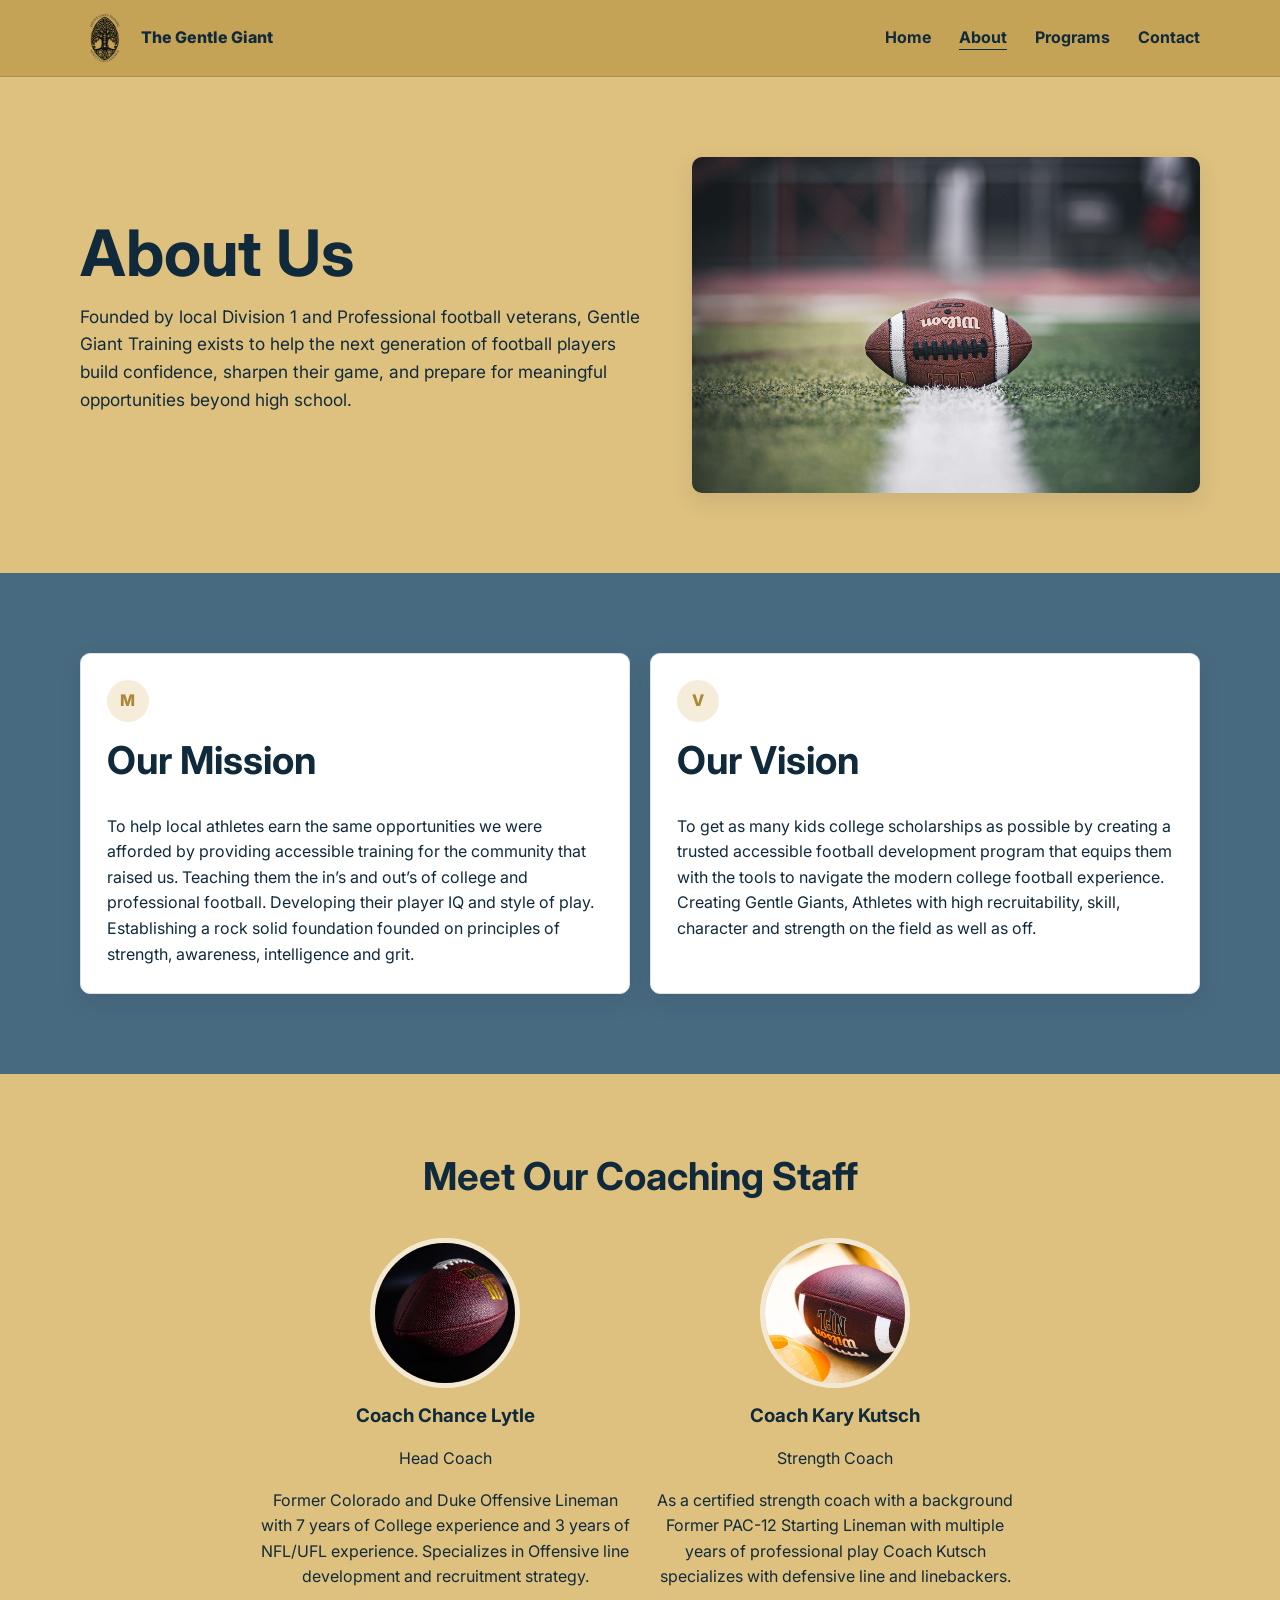
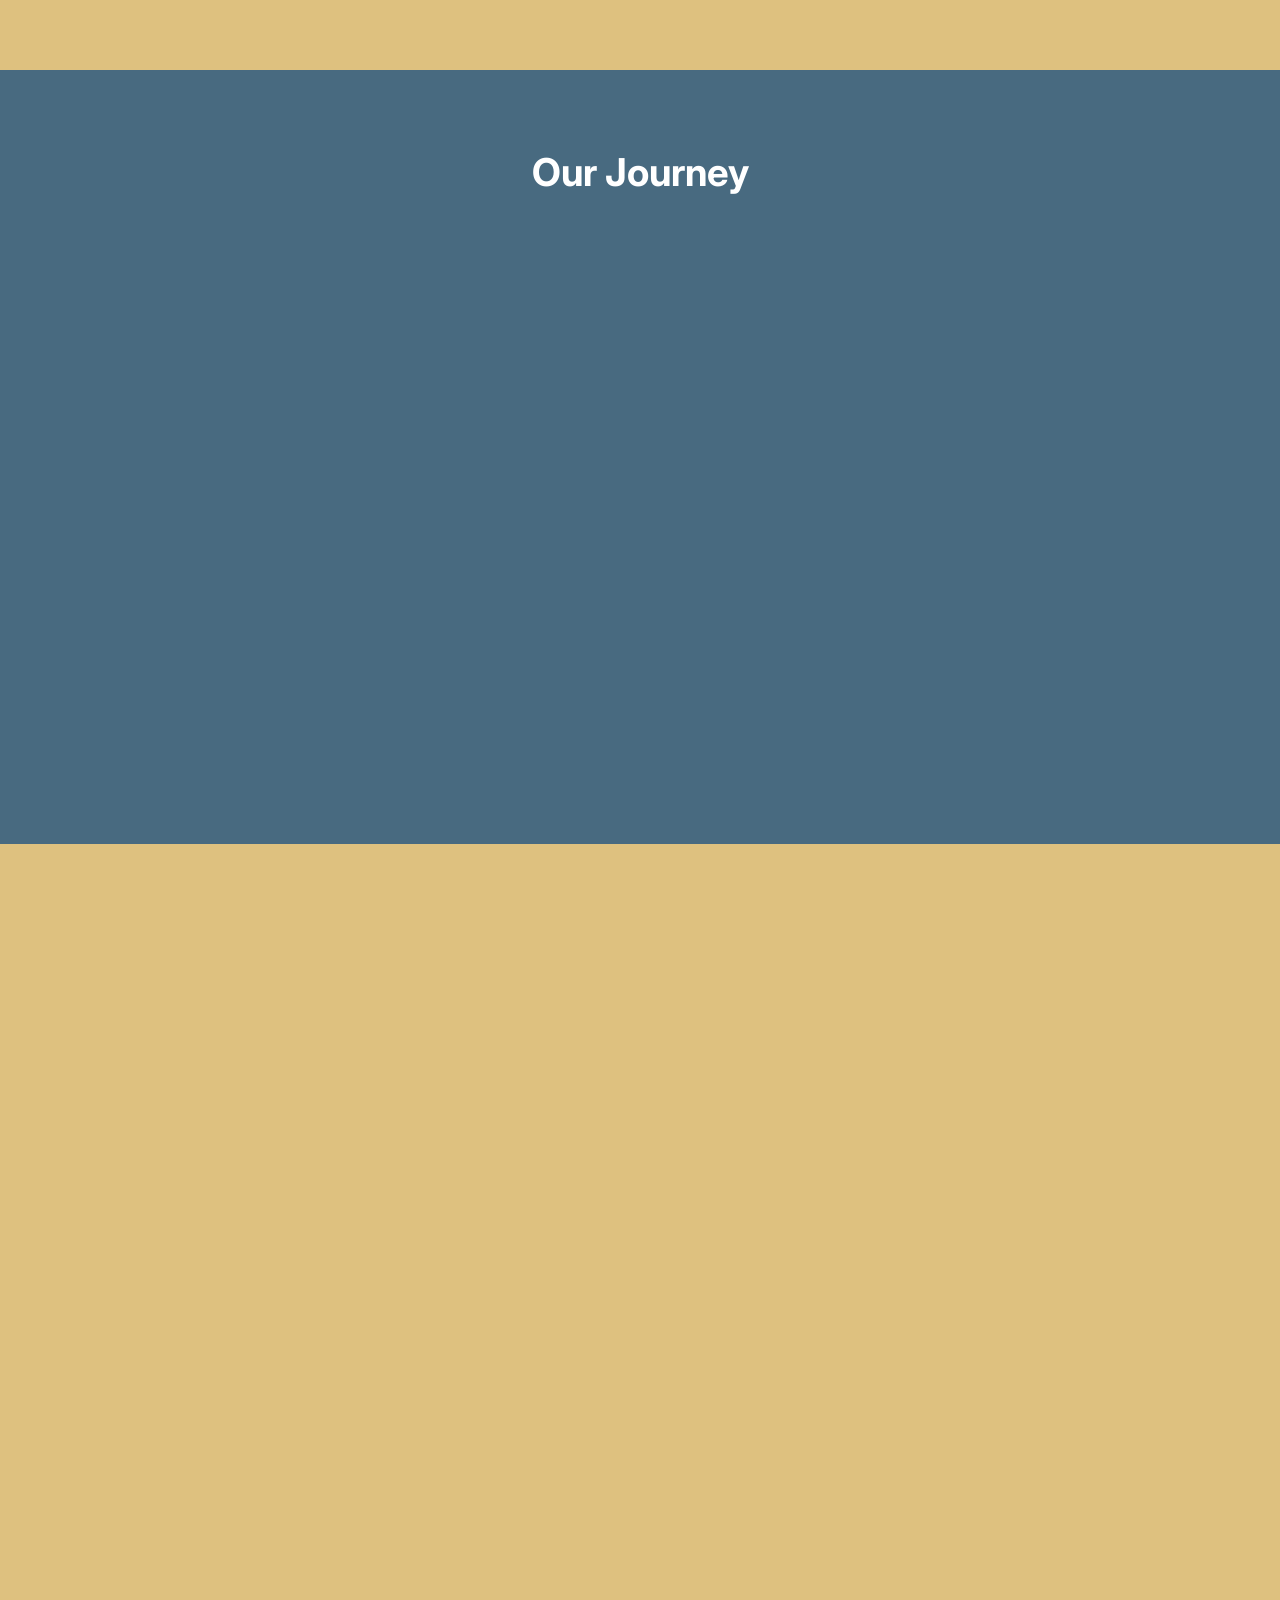
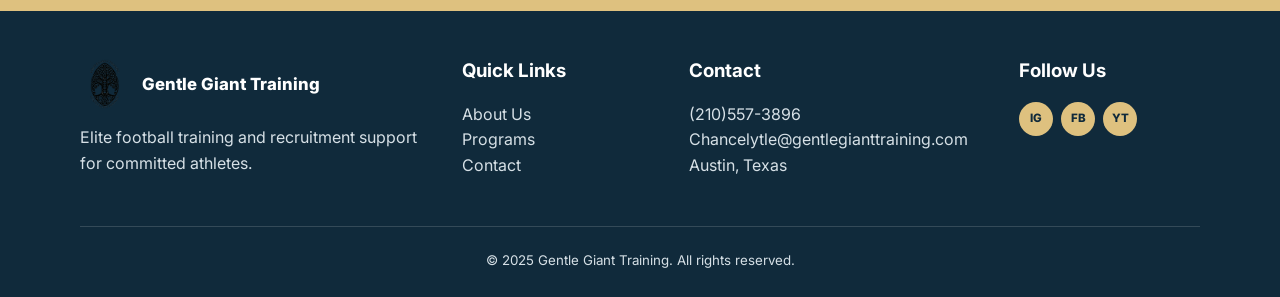
==== about.html @ 4c5dce82 "Initial commit" ====
﻿<!DOCTYPE html>
<html lang="en">
<head>
  <meta charset="UTF-8">
  <meta name="viewport" content="width=device-width, initial-scale=1.0">
  <title>About Us | Gentle Giant Training</title>
  <meta name="description" content="Learn about Gentle Giant Training, our coaching mission, staff, athlete development philosophy, and core values.">
  <link rel="preconnect" href="https://fonts.googleapis.com">
  <link rel="preconnect" href="https://fonts.gstatic.com" crossorigin>
  <link href="https://fonts.googleapis.com/css2?family=Inter:wght@400;500;600;700;800&display=swap" rel="stylesheet">
  <link rel="stylesheet" href="css/main.css">
  <link rel="stylesheet" href="css/about.css">
</head>
<body>
  <!-- This skip link is here so keyboard users do not have to tab through the whole menu. -->
  <a class="skip-link" href="#main-content">Skip to main content</a>

  <!-- This header is the same main navigation used across the website. -->
  <header class="site-header">
    <div class="header-inner">
      <a class="brand" href="index.html" aria-label="Gentle Giant Training home">
        <picture>
          <source srcset="images/gentle-giant-logo.png">
          <img src="images/gentle-giant-logo.png" width="48" height="48" alt="Gentle Giant Training logo">
        </picture>
        <span>The Gentle Giant</span>
      </a>
      <button class="menu-toggle" type="button" aria-expanded="false" aria-controls="site-nav" aria-label="Open site navigation">
        <span class="menu-toggle-line" aria-hidden="true"></span>
      </button>
      <nav id="site-nav" class="site-nav" aria-label="Primary navigation" data-open="false">
        <ul>
          <li><a href="index.html">Home</a></li>
          <li><a aria-current="page" href="about.html">About</a></li>
          <li><a href="programs.html">Programs</a></li>
          <li><a href="contact.html">Contact</a></li>
        </ul>
      </nav>
    </div>
  </header>

  <main id="main-content">
    <!-- This hero uses the same text-and-image layout as the other main pages. -->
    <section class="hero">
      <div class="container hero-grid">
        <div class="reveal">
          <h1>About Us</h1>
          <p class="lead">Founded by local Division 1 and Professional football veterans, Gentle Giant Training exists to help the next generation of football players build confidence, sharpen their game, and prepare for meaningful opportunities beyond high school.</p>
        </div>
        <div class="hero-media reveal">
          <picture>
            <!-- These image sizes help the browser load a better file for the screen size. -->
            <source media="(max-width: 480px)" srcset="images/football-3.jpg">
            <source media="(min-width: 481px)" srcset="images/football-3.jpg">
            <img src="images/football-3.jpg" width="600" height="336" alt="Football centered on a marked field" fetchpriority="high">
          </picture>
        </div>
      </div>
    </section>

    <!-- These cards explain the purpose of the business. -->
    <section class="section band-dark">
      <div class="container card-grid two-up">
        <article class="card reveal">
          <span class="icon-badge" aria-hidden="true">M</span>
          <h2>Our Mission</h2>
          <p>To help local athletes earn the same opportunities we were afforded by providing accessible training for the community that raised us. Teaching them the in’s and out’s of college and professional football. Developing their player IQ and style of play. Establishing a rock solid foundation founded on principles of strength, awareness, intelligence and grit.</p>
        </article>
        <article class="card reveal">
          <span class="icon-badge" aria-hidden="true">V</span>
          <h2>Our Vision</h2>
          <p>To get as many kids college scholarships as possible by creating a trusted accessible football development program that equips them with the tools to navigate the modern college football experience. Creating Gentle Giants, Athletes with high recruitability, skill, character and strength on the field as well as off.</p>
        </article>
      </div>
    </section>

    <!-- This is the coach section with responsive images for each coach. -->
    <section class="section band-accent">
      <div class="container">
        <div class="section-centered reveal">
          <h2>Meet Our Coaching Staff</h2>
        </div>
        <div class="coach-grid">
          <article class="coach-card reveal">
            <picture>
              <source srcset="images/football-2.jpg">
              <img src="images/football-2.jpg" width="160" height="112" alt="Close-up of a football against a dark background" loading="lazy">
            </picture>
            <h3>Coach Chance Lytle</h3>
            <p>Head Coach</p>
            <p>Former Colorado and Duke Offensive Lineman with 7 years of College experience and 3 years of NFL/UFL experience. Specializes in Offensive line development and recruitment strategy.</p>
          </article>
          <article class="coach-card reveal">
            <picture>
              <source srcset="images/football-4.jpg">
              <img src="images/football-4.jpg" width="160" height="112" alt="Football beside training cones" loading="lazy">
            </picture>
            <h3>Coach Kary Kutsch</h3>
            <p>Strength Coach</p>
            <p>As a certified strength coach with a background Former PAC-12 Starting Lineman with multiple years of professional play Coach Kutsch specializes with defensive line and linebackers.</p>
          </article>
        </div>
      </div>
    </section>

    <!-- This timeline shows the history in order from oldest to newest. -->
    <section class="section band-dark">
      <div class="container">
        <div class="section-centered reveal">
          <h2 class="section-title">Our Journey</h2>
        </div>
        <div class="timeline">
          <article class="timeline-item reveal">
            <div class="timeline-year">2016</div>
            <div class="timeline-body">
              <h3>Inspiration</h3>
              <p>Gentle Giant began it’s development with a mission to understand the systems that create success for athletes in the college environment.</p>
            </div>
          </article>
          <article class="timeline-item reveal">
            <div class="timeline-year">2021</div>
            <div class="timeline-body">
              <h3>NIL</h3>
              <p>Gentle Giants first NIL partnership with an athlete was made.</p>
            </div>
          </article>
          <article class="timeline-item reveal">
            <div class="timeline-year">2024</div>
            <div class="timeline-body">
              <h3>Austin Football</h3>
              <p>partnered with the Austin Women’s football team as their Offensive Line Training provider.</p>
            </div>
          </article>
          <article class="timeline-item reveal">
            <div class="timeline-year">2025</div>
            <div class="timeline-body">
              <h3>Official Founding</h3>
              <p>Gentle Giant Training was officially launched.</p>
            </div>
          </article>
        </div>
      </div>
    </section>

    <!-- The blue stars are decorative icons for each core value. -->
    <section class="section band-accent">
      <div class="container">
        <div class="section-centered reveal">
          <h2>Our Core Values</h2>
        </div>
        <div class="values-grid">
          <div class="value-item reveal">
            <picture>
              <source srcset="images/blue-star-32.png 32w, images/blue-star-64.png 64w" sizes="32px">
              <img class="value-icon" src="images/blue-star-32.png" width="32" height="32" alt="" aria-hidden="true" loading="lazy">
            </picture>
            <strong>Helping otthers</strong>
            <p>No one should be denied access to knowledge or wisdom simply due to circumstances.</p>
          </div>
          <div class="value-item reveal">
            <picture>
              <source srcset="images/blue-star-32.png 32w, images/blue-star-64.png 64w" sizes="32px">
              <img class="value-icon" src="images/blue-star-32.png" width="32" height="32" alt="" aria-hidden="true" loading="lazy">
            </picture>
            <strong>Inner Strength</strong>
            <p>Building Physical and Mental Strength to thrive on and off the field.</p>
          </div>
          <div class="value-item reveal">
            <picture>
              <source srcset="images/blue-star-32.png 32w, images/blue-star-64.png 64w" sizes="32px">
              <img class="value-icon" src="images/blue-star-32.png" width="32" height="32" alt="" aria-hidden="true" loading="lazy">
            </picture>
            <strong>Intelligent Training</strong>
            <p>Understanding the purposes of training and creating intellectual agency in athletes to showcase to higher level coaches. </p>
          </div>
          <div class="value-item reveal">
            <picture>
              <source srcset="images/blue-star-32.png 32w, images/blue-star-64.png 64w" sizes="32px">
              <img class="value-icon" src="images/blue-star-32.png" width="32" height="32" alt="" aria-hidden="true" loading="lazy">
            </picture>
            <strong>Confidence</strong>
            <p>Empowering individuals to believe in their choices and commit to their athletic and personal identities.</p>
          </div>
          <div class="value-item reveal">
            <picture>
              <source srcset="images/blue-star-32.png 32w, images/blue-star-64.png 64w" sizes="32px">
              <img class="value-icon" src="images/blue-star-32.png" width="32" height="32" alt="" aria-hidden="true" loading="lazy">
            </picture>
            <strong>Kindness</strong>
            <p>Training with Kindness creates an accessibility and love for the game that fuels athletes drive and creates the conditions for a good teammate to be made.</p>
          </div>
        </div>
      </div>
    </section>
  </main>

  <!-- This footer repeats useful links so visitors do not need to scroll back up. -->
  <footer class="footer section-tight">
    <div class="container footer-grid four-up">
      <section>
        <h2 class="visually-hidden">Company information</h2>
        <a class="footer-brand" href="index.html" aria-label="Gentle Giant Training home">
          <img src="images/gentle-giant-logo.png" width="48" height="48" alt="">
          <span>Gentle Giant Training</span>
        </a>
        <p>Elite football training and recruitment support for committed athletes.</p>
      </section>
      <nav aria-label="Footer navigation">
        <h3>Quick Links</h3>
        <ul class="footer-links">
          <li><a href="about.html">About Us</a></li>
          <li><a href="programs.html">Programs</a></li>
          <li><a href="contact.html">Contact</a></li>
        </ul>
      </nav>
      <section>
        <h3>Contact</h3>
        <p><a href="tel:2105573896">(210)557-3896</a><br><a href="mailto:Chancelytle@gentlegianttraining.com">Chancelytle@gentlegianttraining.com</a><br>Austin, Texas</p>
      </section>
      <section>
        <h3>Follow Us</h3>
        <ul class="social-list" aria-label="Social media links">
          <li><a href="#" aria-label="Instagram">IG</a></li>
          <li><a href="#" aria-label="Facebook">FB</a></li>
          <li><a href="#" aria-label="YouTube">YT</a></li>
        </ul>
      </section>
    </div>
    <div class="container copyright">
      <small>&copy; 2025 Gentle Giant Training. All rights reserved.</small>
    </div>
  </footer>

  <script src="javascript/main.js"></script>
</body>
</html>
---- css/main.css ----
/* ==================================================
   1. Colours and reusable sizes
   Change these values to update the whole website.
   ================================================== */
:root {
  --navy: #102a3b;
  --blue: #486a80;
  --gold: #dec17f;
  --header-gold: #c4a256;
  --gold-dark: #ad8738;
  --white: #ffffff;
  --ink: #102a3b;
  --muted: #5d6b74;
  --line: #dce3e7;
  --radius: 10px;
  --page-width: 1120px;
  --shadow: 0 8px 22px rgb(16 42 59 / 10%);
}

/* ==================================================
   2. Basic page styles
   ================================================== */
* {
  box-sizing: border-box;
}

html {
  scroll-behavior: smooth;
}

body {
  margin: 0;
  color: var(--ink);
  background: var(--white);
  font-family: "Inter", Arial, sans-serif;
  font-size: 16px;
  line-height: 1.6;
}

img,
iframe {
  display: block;
  max-width: 100%;
}

a {
  color: inherit;
}

/* Text links use the light yellow on hover; button links keep their own style. */
a:not(.button):hover,
a:not(.button):focus-visible {
  color: var(--gold);
}

h1,
h2,
h3,
p {
  margin-top: 0;
}

h1 {
  max-width: 760px;
  margin-bottom: 1rem;
  font-size: clamp(2.2rem, 5vw, 4.5rem);
  line-height: 1.05;
}

h2 {
  font-size: clamp(1.65rem, 3vw, 2.5rem);
  line-height: 1.15;
}

h3 {
  line-height: 1.25;
}

.container,
.header-inner {
  width: min(100% - 2rem, var(--page-width));
  margin-inline: auto;
}

.section {
  padding: 5rem 0;
}

.section-tight {
  padding: 3rem 0 1.5rem;
}

.section-centered {
  max-width: 720px;
  margin: 0 auto 2.5rem;
  text-align: center;
}

.section-intro,
.lead {
  font-size: 1.08rem;
}

.lead {
  max-width: 680px;
}

.visually-hidden {
  position: absolute;
  width: 1px;
  height: 1px;
  padding: 0;
  overflow: hidden;
  clip: rect(0, 0, 0, 0);
  white-space: nowrap;
  border: 0;
}

.skip-link {
  position: fixed;
  z-index: 100;
  top: 0.5rem;
  left: 0.5rem;
  padding: 0.7rem 1rem;
  color: var(--white);
  background: var(--navy);
  transform: translateY(-150%);
}

.skip-link:focus {
  transform: translateY(0);
}

/* ==================================================
   3. Header and navigation
   ================================================== */
.site-header {
  position: sticky;
  z-index: 20;
  top: 0;
  color: var(--navy);
  background: var(--header-gold);
  border-bottom: 1px solid rgb(16 42 59 / 15%);
}

.header-inner {
  display: flex;
  min-height: 76px;
  align-items: center;
  justify-content: space-between;
}

.brand {
  display: flex;
  align-items: center;
  gap: 0.7rem;
  font-weight: 800;
  text-decoration: none;
}

.brand img {
  width: 50px;
  height: 50px;
  object-fit: contain;
}

.site-nav ul,
.footer-links,
.social-list {
  margin: 0;
  padding: 0;
  list-style: none;
}

.site-nav ul {
  display: flex;
  align-items: center;
  gap: 1.75rem;
}

.site-nav a {
  font-weight: 700;
  text-decoration: none;
}

.site-nav a:hover,
.site-nav a[aria-current="page"] {
  text-decoration: underline;
  text-underline-offset: 0.35rem;
}

.menu-toggle {
  display: none;
  width: 42px;
  height: 42px;
  padding: 0;
  background: transparent;
  border: 0;
  cursor: pointer;
}

.menu-toggle-line,
.menu-toggle-line::before,
.menu-toggle-line::after {
  display: block;
  width: 24px;
  height: 2px;
  margin: auto;
  content: "";
  background: var(--navy);
}

.menu-toggle-line::before {
  transform: translateY(-7px);
}

.menu-toggle-line::after {
  transform: translateY(5px);
}

/* ==================================================
   4. Hero and coloured bands
   ================================================== */
.hero {
  padding: 5rem 0;
  color: var(--navy);
  background: var(--gold);
}

.hero-grid {
  display: grid;
  grid-template-columns: 1fr 0.9fr;
  align-items: center;
  gap: 3rem;
}

.hero-media img,
.image-panel img {
  width: 100%;
  border-radius: var(--radius);
  box-shadow: var(--shadow);
  object-fit: cover;
}

.hero-media img {
  aspect-ratio: 5 / 3;
}

.eyebrow {
  display: inline-block;
  margin-bottom: 0.6rem;
  color: var(--gold-dark);
  font-size: 0.78rem;
  font-weight: 800;
  letter-spacing: 0.08em;
  text-transform: uppercase;
}

.band-dark {
  color: var(--white);
  background: var(--blue);
}

.band-accent {
  color: var(--navy);
  background: var(--gold);
}

/* Final call-to-action background on the home page. */
.cta-section {
  color: var(--white);
  background-position: center;
  background-size: cover;
}

.cta-section .section-centered {
  margin-bottom: 0;
}

.cta-section h2,
.cta-section p {
  text-shadow: 0 2px 8px rgb(0 0 0 / 45%);
}

.cta-home {
  background-image: linear-gradient(rgb(16 42 59 / 78%), rgb(16 42 59 / 78%)),
    url("../images/football-field-1.jpg");
}

/* ==================================================
   5. Buttons, cards, and shared grids
   ================================================== */
.button {
  display: inline-block;
  padding: 0.75rem 1.25rem;
  color: var(--white);
  background: var(--blue);
  border: 0;
  border-radius: 6px;
  font: inherit;
  font-weight: 800;
  text-align: center;
  text-decoration: none;
  cursor: pointer;
  box-shadow: 0 4px 10px rgb(16 42 59 / 15%);
  transition: transform 180ms ease, box-shadow 180ms ease,
    background-color 180ms ease;
}

.button:hover,
.button:focus-visible {
  background: var(--navy);
  box-shadow: 0 8px 18px rgb(16 42 59 / 24%);
  transform: translateY(-2px);
}

.button:active {
  box-shadow: 0 3px 8px rgb(16 42 59 / 18%);
  transform: translateY(0);
}

.card-grid,
.footer-grid {
  display: grid;
  gap: 1.25rem;
}

.two-up {
  grid-template-columns: repeat(2, 1fr);
}

.three-up {
  grid-template-columns: repeat(3, 1fr);
}

.four-up {
  grid-template-columns: repeat(4, 1fr);
}

.card {
  padding: 1.6rem;
  color: var(--ink);
  background: var(--white);
  border: 1px solid var(--line);
  border-radius: var(--radius);
  box-shadow: var(--shadow);
}

.card > :last-child {
  margin-bottom: 0;
}

.icon-badge {
  display: grid;
  width: 42px;
  height: 42px;
  margin-bottom: 1rem;
  place-items: center;
  color: var(--gold-dark);
  background: #f5edd9;
  border-radius: 50%;
  font-weight: 800;
}

/* ==================================================
   6. Home page
   ================================================== */
.stats {
  display: grid;
  grid-template-columns: repeat(3, 1fr);
  gap: 2rem;
  text-align: center;
}

.stat strong {
  display: block;
  color: var(--blue);
  font-size: clamp(2rem, 4vw, 3.25rem);
  line-height: 1.1;
}

.testimonial-card blockquote {
  margin: 0 0 1.25rem;
  font-style: italic;
}

.testimonial-meta {
  display: flex;
  align-items: center;
  gap: 0.8rem;
}

.testimonial-meta img {
  width: 50px;
  height: 50px;
  border-radius: 50%;
  object-fit: cover;
}

/* Reveal each section gently as it enters the screen. */
.has-js .reveal {
  opacity: 0;
  transform: translateY(18px);
  transition: opacity 550ms ease, transform 550ms ease;
}

.has-js .reveal.is-visible {
  opacity: 1;
  transform: translateY(0);
}

/* ==================================================
   7. Footer
   ================================================== */
.footer {
  color: #d6e0e6;
  background: var(--navy);
}

.footer-grid {
  grid-template-columns: 1.4fr 0.8fr 1.2fr 0.7fr;
}

.footer h3 {
  color: var(--white);
}

.footer-brand {
  display: flex;
  align-items: center;
  margin-bottom: 1rem;
  gap: 0.75rem;
  color: var(--white);
  font-size: 1.05rem;
  font-weight: 800;
  text-decoration: none;
}

.footer-brand img {
  width: 50px;
  height: 50px;
  flex: 0 0 50px;
  object-fit: contain;
}

.footer a {
  text-decoration: none;
}

.footer a:hover,
.footer a:focus-visible {
  color: var(--gold);
  text-decoration: underline;
}

.social-list {
  display: flex;
  gap: 0.5rem;
}

.social-list a {
  display: grid;
  width: 34px;
  height: 34px;
  place-items: center;
  color: var(--navy);
  background: var(--gold);
  border-radius: 50%;
  font-size: 0.72rem;
  font-weight: 800;
}

.copyright {
  margin-top: 2rem;
  padding-top: 1.25rem;
  text-align: center;
  border-top: 1px solid rgb(255 255 255 / 15%);
}

/* ==================================================
   8. Tablet layout
   ================================================== */
@media (max-width: 900px) {
  .hero-grid {
    grid-template-columns: 1fr;
  }

  .three-up {
    grid-template-columns: repeat(2, 1fr);
  }

  .four-up,
  .footer-grid {
    grid-template-columns: repeat(2, 1fr);
  }

  .hero-media img {
    max-height: 440px;
  }
}

/* ==================================================
   9. Mobile layout
   ================================================== */
@media (max-width: 640px) {
  body {
    font-size: 15px;
  }

  .section,
  .hero {
    padding: 3.5rem 0;
  }

  .header-inner {
    min-height: 64px;
  }

  .menu-toggle {
    display: block;
  }

.site-nav {
    display: none;
    position: absolute;
    top: 64px;
    right: 0;
    left: 0;
    padding: 1rem;
    background: var(--header-gold);
    border-top: 1px solid rgb(16 42 59 / 15%);
  }

  .site-nav[data-open="true"] {
    display: block;
  }

  .site-nav ul {
    align-items: stretch;
    flex-direction: column;
    gap: 0;
  }

  .site-nav a {
    display: block;
    padding: 0.65rem 0;
  }

  .hero-grid {
    gap: 2rem;
  }

  .two-up,
  .three-up,
  .four-up,
  .footer-grid,
  .stats {
    grid-template-columns: 1fr;
  }

  .card {
    padding: 1.25rem;
  }

}

/* People who prefer less motion should not get animation. */
@media (prefers-reduced-motion: reduce) {
  html {
    scroll-behavior: auto;
  }

  .button,
  .has-js .reveal {
    transition: none;
  }

  .has-js .reveal {
    opacity: 1;
    transform: none;
  }
}
---- css/about.css ----
/* ==================================================
   About page
   ================================================== */
.coach-grid,
.values-grid {
  display: grid;
  gap: 1.25rem;
}

.coach-grid {
  grid-template-columns: repeat(2, 1fr);
  max-width: 760px;
  margin-inline: auto;
}

.coach-card,
.value-item {
  text-align: center;
}

.coach-card > :last-child,
.value-item > :last-child {
  margin-bottom: 0;
}

.coach-card img {
  width: 150px;
  height: 150px;
  margin: 0 auto 1rem;
  border: 5px solid rgb(255 255 255 / 65%);
  border-radius: 50%;
  object-fit: cover;
}

/* Three cards on the first row and two centred below. */
.values-grid {
  grid-template-columns: repeat(6, 1fr);
  align-items: stretch;
}

.value-item {
  grid-column: span 2;
  padding: 1.5rem;
  background: rgb(255 255 255 / 38%);
  border: 1px solid rgb(16 42 59 / 10%);
  border-radius: var(--radius);
  box-shadow: 0 6px 16px rgb(16 42 59 / 8%);
}

.value-item:nth-child(4) {
  grid-column: 2 / span 2;
}

.value-item:nth-child(5) {
  grid-column: 4 / span 2;
}

.value-icon {
  width: 48px;
  height: 48px;
  margin: 0 auto 0.8rem;
  object-fit: contain;
}

.timeline {
  display: grid;
  max-width: 760px;
  margin-inline: auto;
  gap: 1rem;
}

.timeline-item {
  display: grid;
  grid-template-columns: 90px 1fr;
  gap: 1rem;
}

.timeline-year {
  display: grid;
  min-height: 80px;
  place-items: center;
  color: var(--white);
  background: var(--navy);
  border-radius: var(--radius);
  font-weight: 800;
}

.timeline-body {
  padding: 1.25rem;
  color: var(--ink);
  background: var(--white);
  border-radius: var(--radius);
}

.timeline-body > :last-child {
  margin-bottom: 0;
}

/* Tablet */
@media (max-width: 900px) {
  .values-grid {
    grid-template-columns: repeat(2, 1fr);
  }

  .value-item,
  .value-item:nth-child(4) {
    grid-column: auto;
  }

  .value-item:nth-child(5) {
    grid-column: 1 / -1;
    width: calc(50% - 0.625rem);
    justify-self: center;
  }
}

/* Mobile */
@media (max-width: 640px) {
  .coach-grid,
  .values-grid {
    grid-template-columns: 1fr;
  }

  .value-item:nth-child(5) {
    grid-column: auto;
    width: auto;
  }

  .timeline-item {
    grid-template-columns: 64px 1fr;
  }

  .timeline-year {
    min-height: 64px;
    font-size: 0.8rem;
  }
}
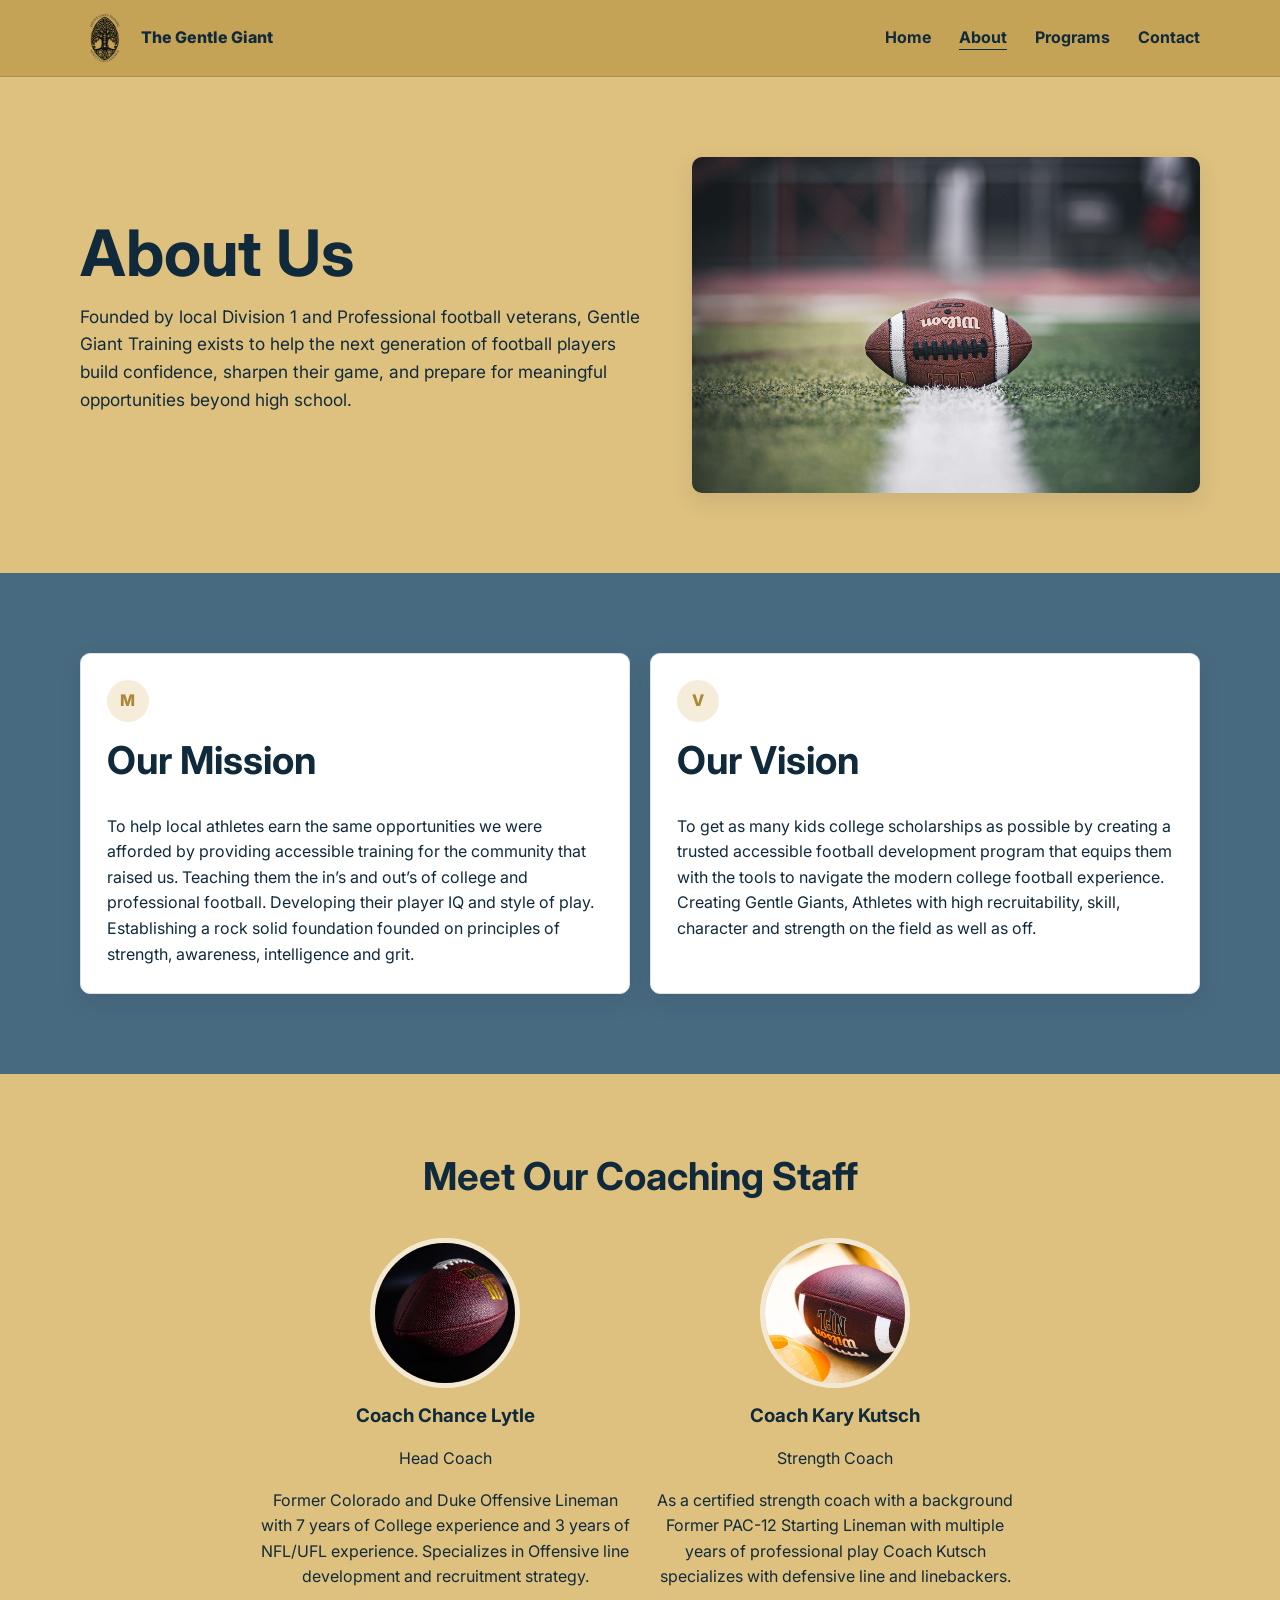
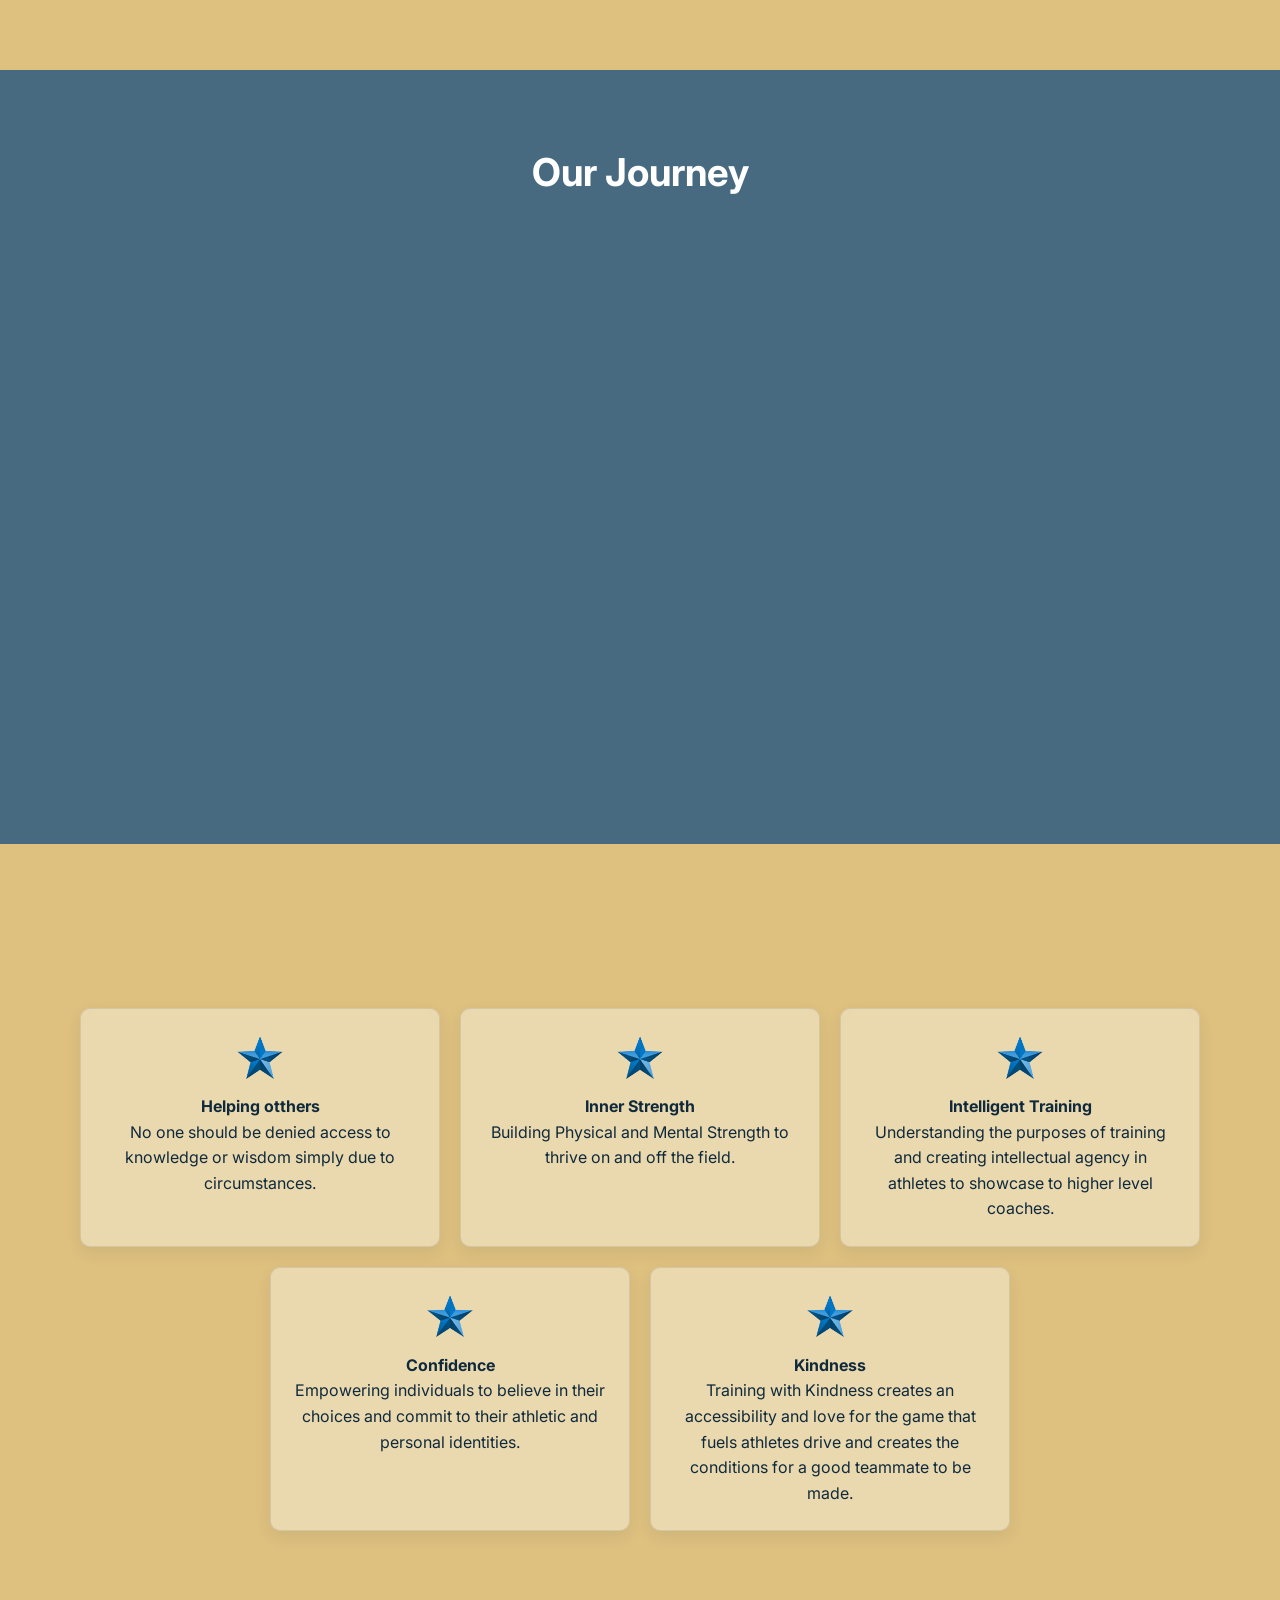
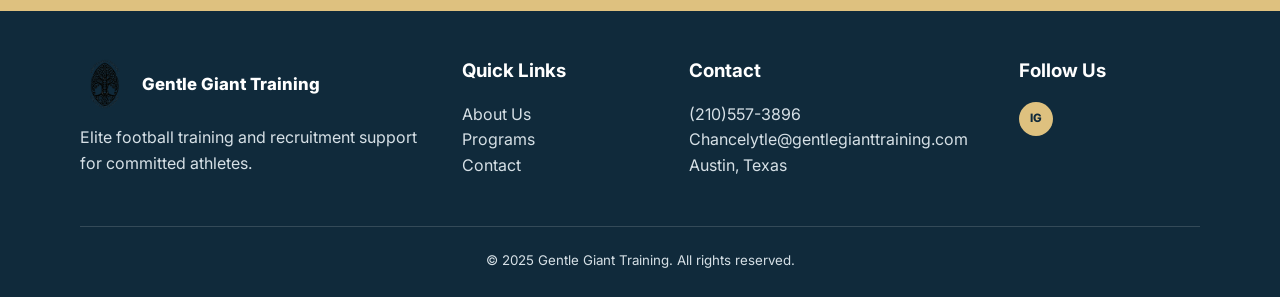
==== commit dd6412e8: "Hides the social links for youtube and facebook" ====
--- a/about.html
+++ b/about.html
@@ -221,8 +221,8 @@
         <h3>Follow Us</h3>
         <ul class="social-list" aria-label="Social media links">
           <li><a href="#" aria-label="Instagram">IG</a></li>
-          <li><a href="#" aria-label="Facebook">FB</a></li>
-          <li><a href="#" aria-label="YouTube">YT</a></li>
+<!--          <li><a href="#" aria-label="Facebook">FB</a></li>-->
+<!--          <li><a href="#" aria-label="YouTube">YT</a></li>-->
         </ul>
       </section>
     </div>
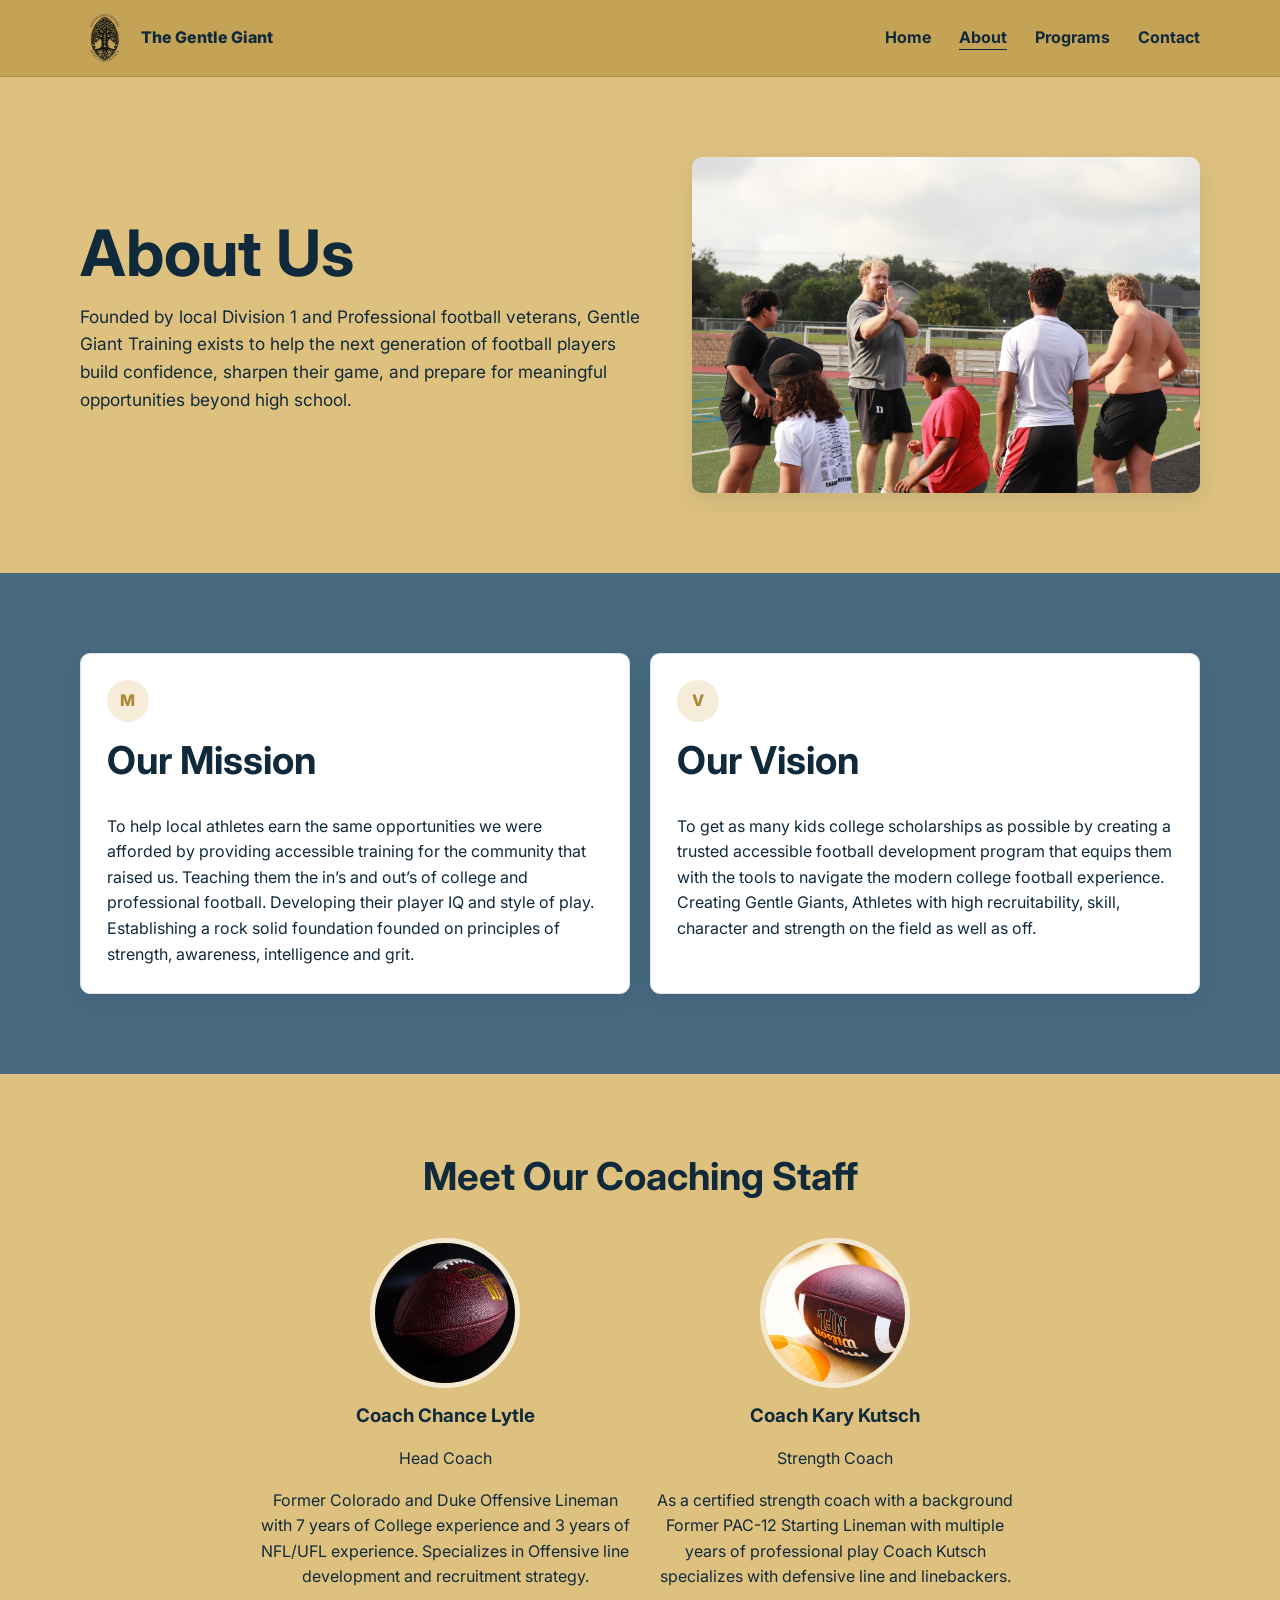
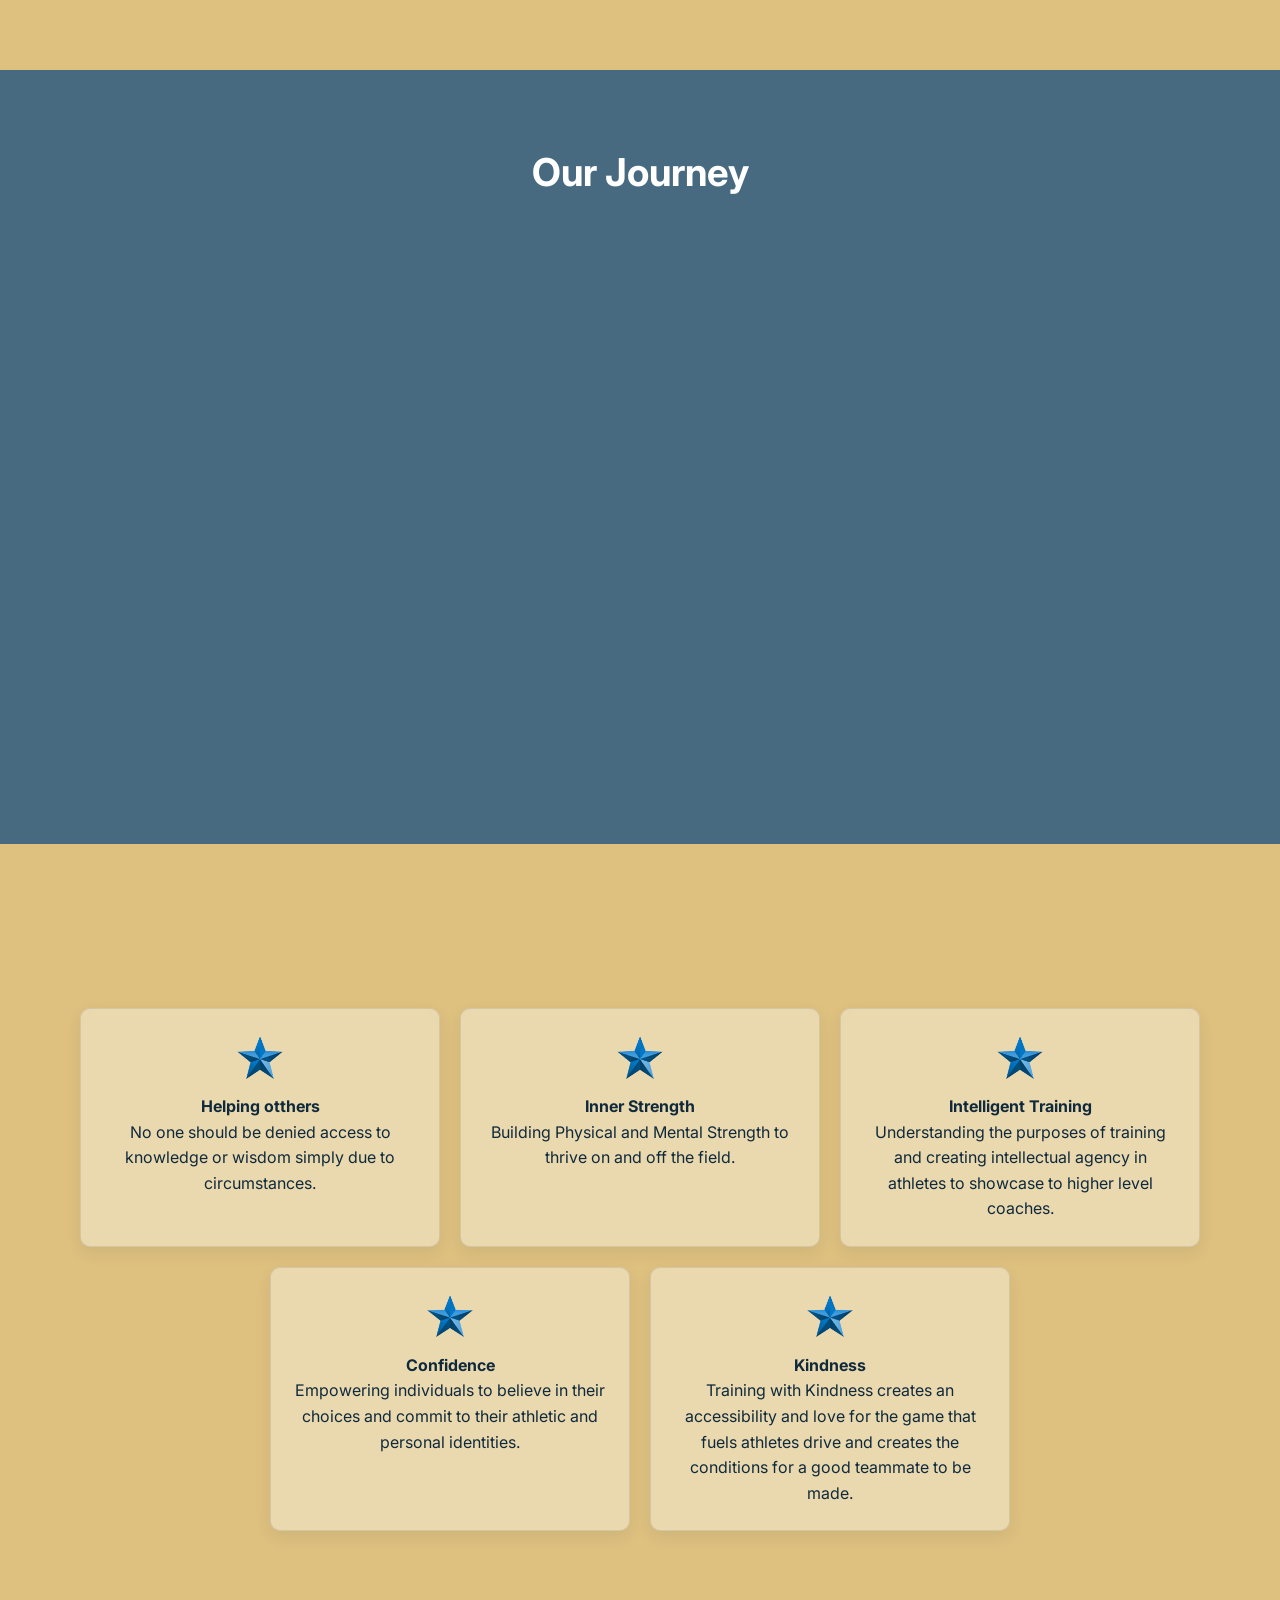
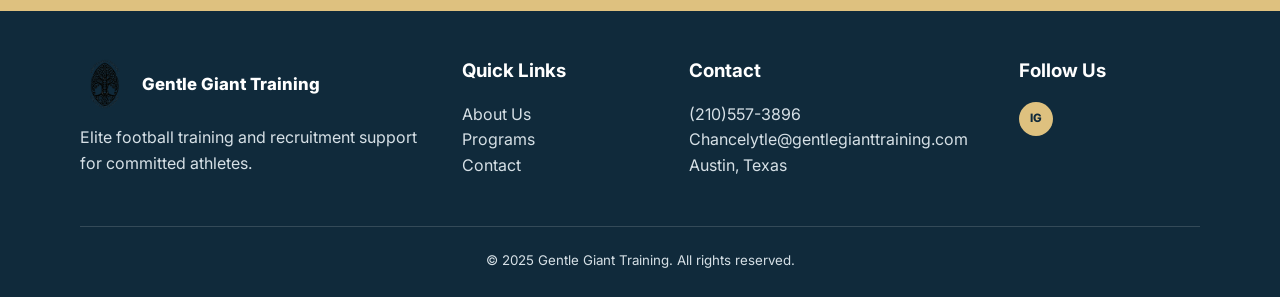
==== commit 52f3a08a: "Adds and changes old pictures to new" ====
--- a/about.html
+++ b/about.html
@@ -50,8 +50,8 @@
         <div class="hero-media reveal">
           <picture>
             <!-- These image sizes help the browser load a better file for the screen size. -->
-            <source media="(max-width: 480px)" srcset="images/football-3.jpg">
-            <source media="(min-width: 481px)" srcset="images/football-3.jpg">
+            <source media="(max-width: 480px)" srcset="images/group-talking.jpg">
+            <source media="(min-width: 481px)" srcset="images/group-talking.jpg">
             <img src="images/football-3.jpg" width="600" height="336" alt="Football centered on a marked field" fetchpriority="high">
           </picture>
         </div>
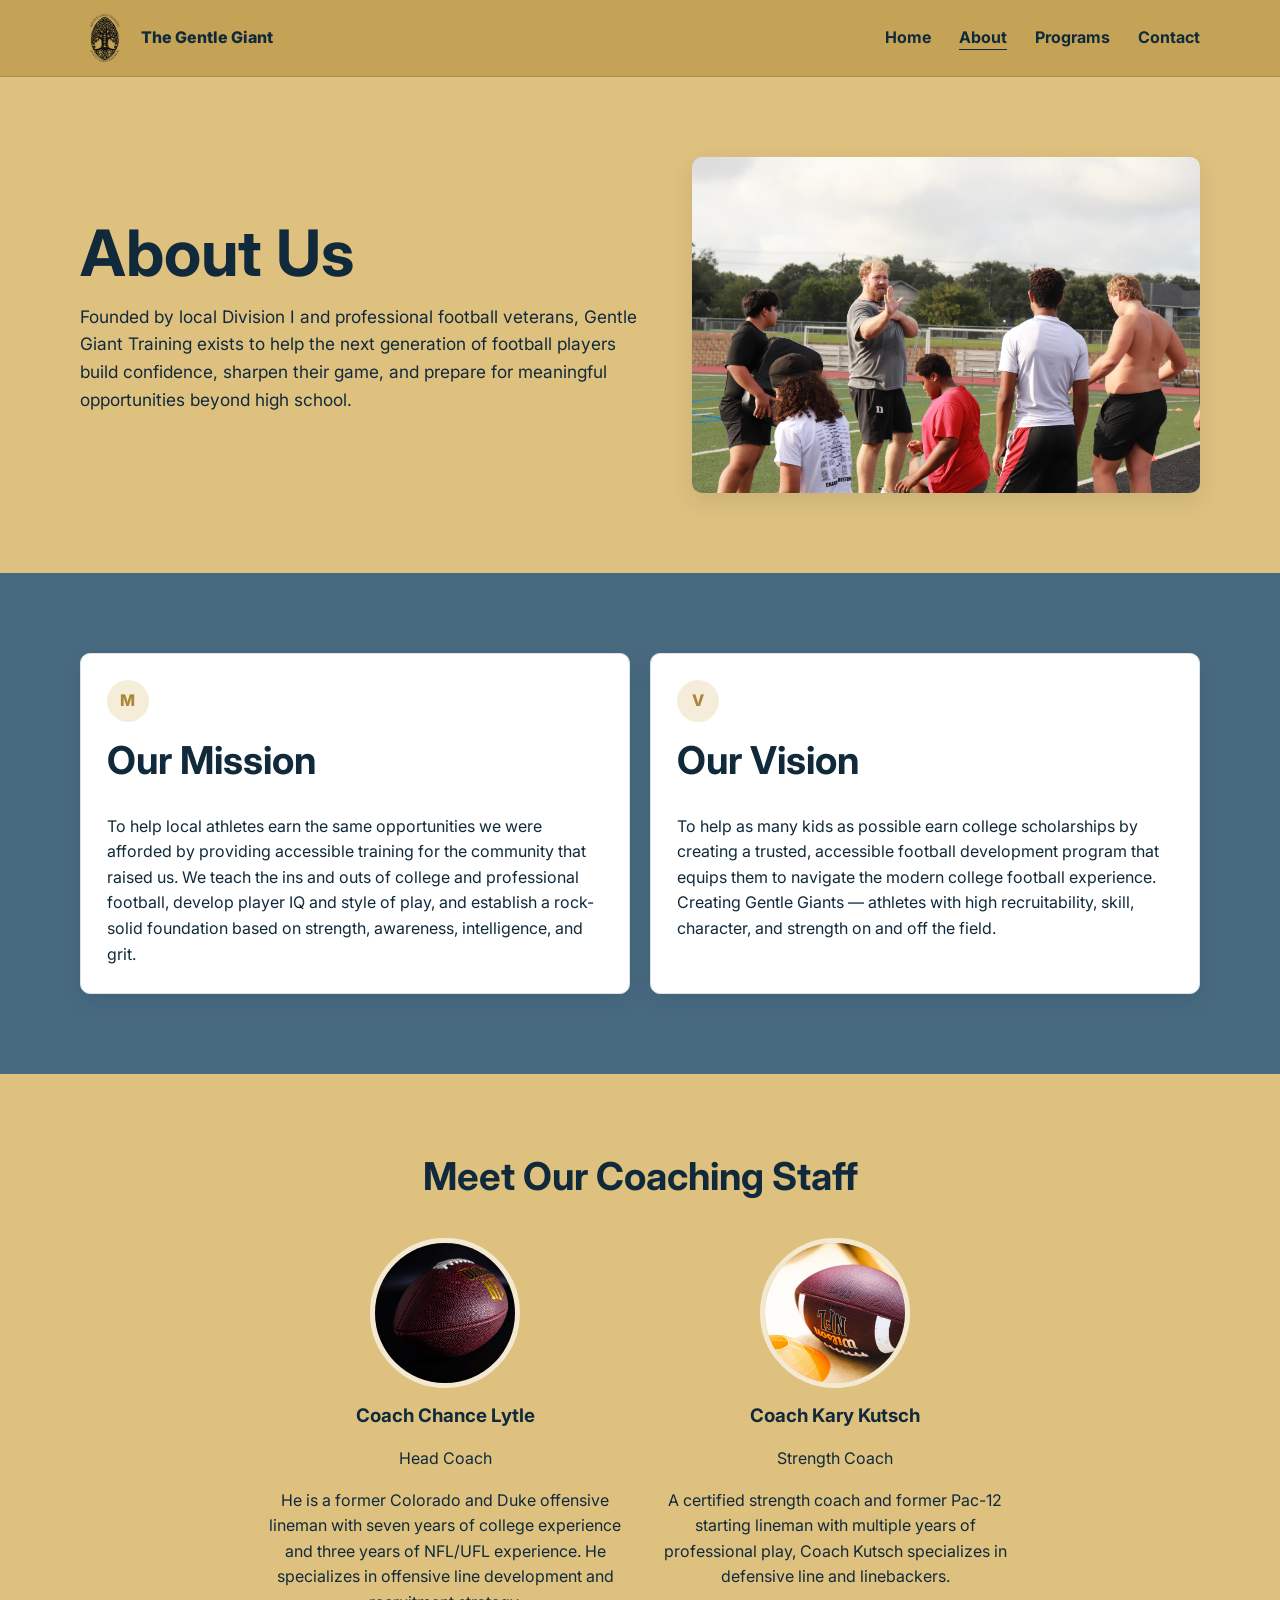
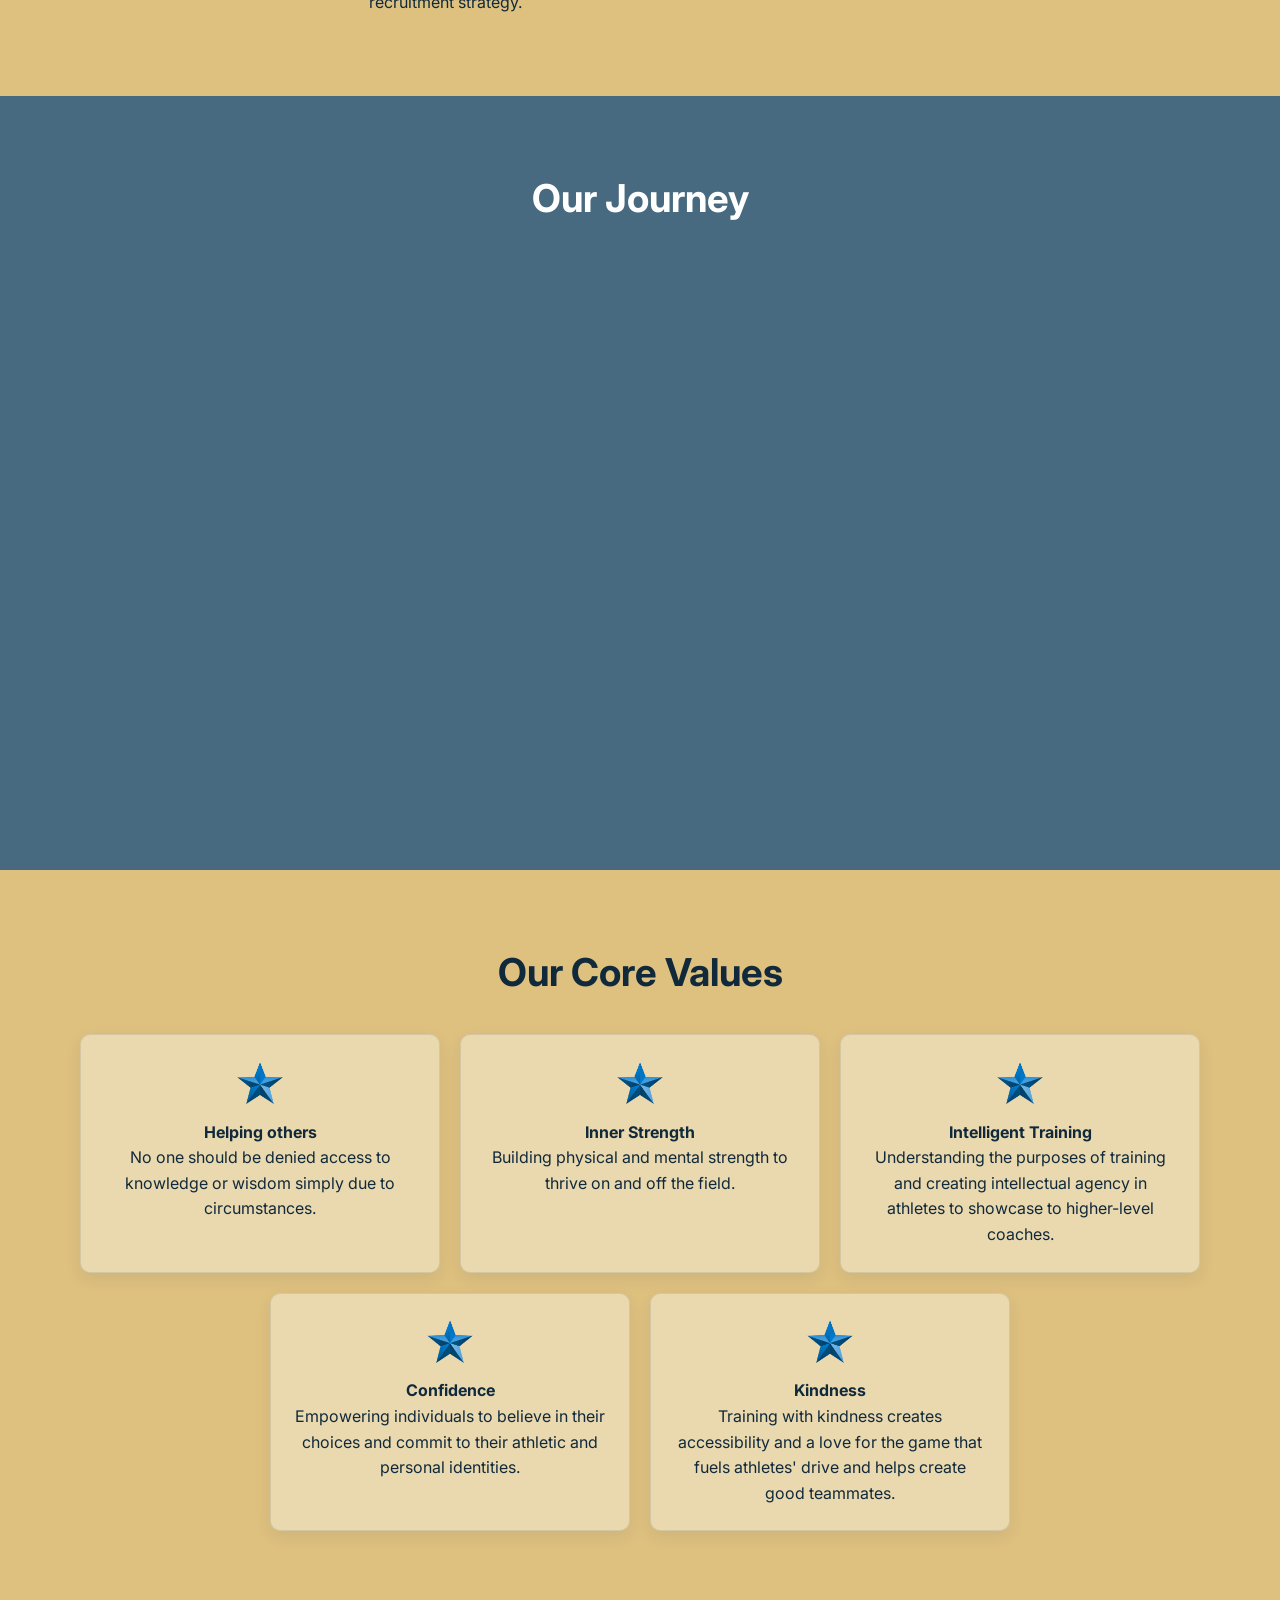
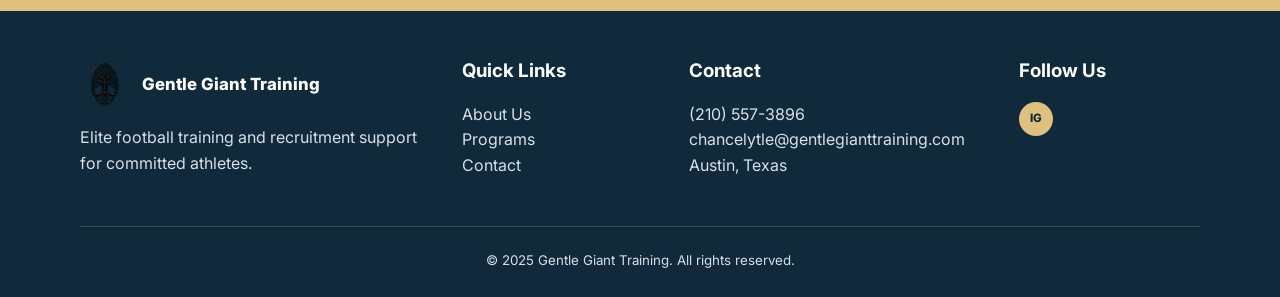
==== commit 2c18633d: "Fixes any spelling errors I can find" ====
--- a/about.html
+++ b/about.html
@@ -45,7 +45,7 @@
       <div class="container hero-grid">
         <div class="reveal">
           <h1>About Us</h1>
-          <p class="lead">Founded by local Division 1 and Professional football veterans, Gentle Giant Training exists to help the next generation of football players build confidence, sharpen their game, and prepare for meaningful opportunities beyond high school.</p>
+          <p class="lead">Founded by local Division I and professional football veterans, Gentle Giant Training exists to help the next generation of football players build confidence, sharpen their game, and prepare for meaningful opportunities beyond high school.</p>
         </div>
         <div class="hero-media reveal">
           <picture>
@@ -64,12 +64,12 @@
         <article class="card reveal">
           <span class="icon-badge" aria-hidden="true">M</span>
           <h2>Our Mission</h2>
-          <p>To help local athletes earn the same opportunities we were afforded by providing accessible training for the community that raised us. Teaching them the in’s and out’s of college and professional football. Developing their player IQ and style of play. Establishing a rock solid foundation founded on principles of strength, awareness, intelligence and grit.</p>
+          <p>To help local athletes earn the same opportunities we were afforded by providing accessible training for the community that raised us. We teach the ins and outs of college and professional football, develop player IQ and style of play, and establish a rock-solid foundation based on strength, awareness, intelligence, and grit.</p>
         </article>
         <article class="card reveal">
           <span class="icon-badge" aria-hidden="true">V</span>
           <h2>Our Vision</h2>
-          <p>To get as many kids college scholarships as possible by creating a trusted accessible football development program that equips them with the tools to navigate the modern college football experience. Creating Gentle Giants, Athletes with high recruitability, skill, character and strength on the field as well as off.</p>
+          <p>To help as many kids as possible earn college scholarships by creating a trusted, accessible football development program that equips them to navigate the modern college football experience. Creating Gentle Giants — athletes with high recruitability, skill, character, and strength on and off the field.</p>
         </article>
       </div>
     </section>
@@ -88,7 +88,7 @@
             </picture>
             <h3>Coach Chance Lytle</h3>
             <p>Head Coach</p>
-            <p>Former Colorado and Duke Offensive Lineman with 7 years of College experience and 3 years of NFL/UFL experience. Specializes in Offensive line development and recruitment strategy.</p>
+            <p>He is a former Colorado and Duke offensive lineman with seven years of college experience and three years of NFL/UFL experience. He specializes in offensive line development and recruitment strategy.</p>
           </article>
           <article class="coach-card reveal">
             <picture>
@@ -97,7 +97,7 @@
             </picture>
             <h3>Coach Kary Kutsch</h3>
             <p>Strength Coach</p>
-            <p>As a certified strength coach with a background Former PAC-12 Starting Lineman with multiple years of professional play Coach Kutsch specializes with defensive line and linebackers.</p>
+            <p>A certified strength coach and former Pac-12 starting lineman with multiple years of professional play, Coach Kutsch specializes in defensive line and linebackers.</p>
           </article>
         </div>
       </div>
@@ -114,21 +114,21 @@
             <div class="timeline-year">2016</div>
             <div class="timeline-body">
               <h3>Inspiration</h3>
-              <p>Gentle Giant began it’s development with a mission to understand the systems that create success for athletes in the college environment.</p>
+              <p>Gentle Giant began its development with a mission to understand the systems that create success for athletes in the college environment.</p>
             </div>
           </article>
           <article class="timeline-item reveal">
             <div class="timeline-year">2021</div>
             <div class="timeline-body">
               <h3>NIL</h3>
-              <p>Gentle Giants first NIL partnership with an athlete was made.</p>
+              <p>Gentle Giant's first NIL partnership with an athlete was established.</p>
             </div>
           </article>
           <article class="timeline-item reveal">
             <div class="timeline-year">2024</div>
             <div class="timeline-body">
               <h3>Austin Football</h3>
-              <p>partnered with the Austin Women’s football team as their Offensive Line Training provider.</p>
+              <p>Partnered with the Austin Women's football team as their offensive-line training provider.</p>
             </div>
           </article>
           <article class="timeline-item reveal">
@@ -154,7 +154,7 @@
               <source srcset="images/blue-star-32.png 32w, images/blue-star-64.png 64w" sizes="32px">
               <img class="value-icon" src="images/blue-star-32.png" width="32" height="32" alt="" aria-hidden="true" loading="lazy">
             </picture>
-            <strong>Helping otthers</strong>
+            <strong>Helping others</strong>
             <p>No one should be denied access to knowledge or wisdom simply due to circumstances.</p>
           </div>
           <div class="value-item reveal">
@@ -163,7 +163,7 @@
               <img class="value-icon" src="images/blue-star-32.png" width="32" height="32" alt="" aria-hidden="true" loading="lazy">
             </picture>
             <strong>Inner Strength</strong>
-            <p>Building Physical and Mental Strength to thrive on and off the field.</p>
+            <p>Building physical and mental strength to thrive on and off the field.</p>
           </div>
           <div class="value-item reveal">
             <picture>
@@ -171,7 +171,7 @@
               <img class="value-icon" src="images/blue-star-32.png" width="32" height="32" alt="" aria-hidden="true" loading="lazy">
             </picture>
             <strong>Intelligent Training</strong>
-            <p>Understanding the purposes of training and creating intellectual agency in athletes to showcase to higher level coaches. </p>
+            <p>Understanding the purposes of training and creating intellectual agency in athletes to showcase to higher-level coaches.</p>
           </div>
           <div class="value-item reveal">
             <picture>
@@ -187,7 +187,7 @@
               <img class="value-icon" src="images/blue-star-32.png" width="32" height="32" alt="" aria-hidden="true" loading="lazy">
             </picture>
             <strong>Kindness</strong>
-            <p>Training with Kindness creates an accessibility and love for the game that fuels athletes drive and creates the conditions for a good teammate to be made.</p>
+            <p>Training with kindness creates accessibility and a love for the game that fuels athletes' drive and helps create good teammates.</p>
           </div>
         </div>
       </div>
@@ -215,12 +215,12 @@
       </nav>
       <section>
         <h3>Contact</h3>
-        <p><a href="tel:2105573896">(210)557-3896</a><br><a href="mailto:Chancelytle@gentlegianttraining.com">Chancelytle@gentlegianttraining.com</a><br>Austin, Texas</p>
+        <p><a href="tel:2105573896">(210) 557-3896</a><br><a href="mailto:chancelytle@gentlegianttraining.com">chancelytle@gentlegianttraining.com</a><br>Austin, Texas</p>
       </section>
       <section>
         <h3>Follow Us</h3>
         <ul class="social-list" aria-label="Social media links">
-          <li><a href="#" aria-label="Instagram">IG</a></li>
+          <li><a href="https://www.instagram.com/gentlegianttraining/" aria-label="Instagram" target="_blank">IG</a></li>
 <!--          <li><a href="#" aria-label="Facebook">FB</a></li>-->
 <!--          <li><a href="#" aria-label="YouTube">YT</a></li>-->
         </ul>
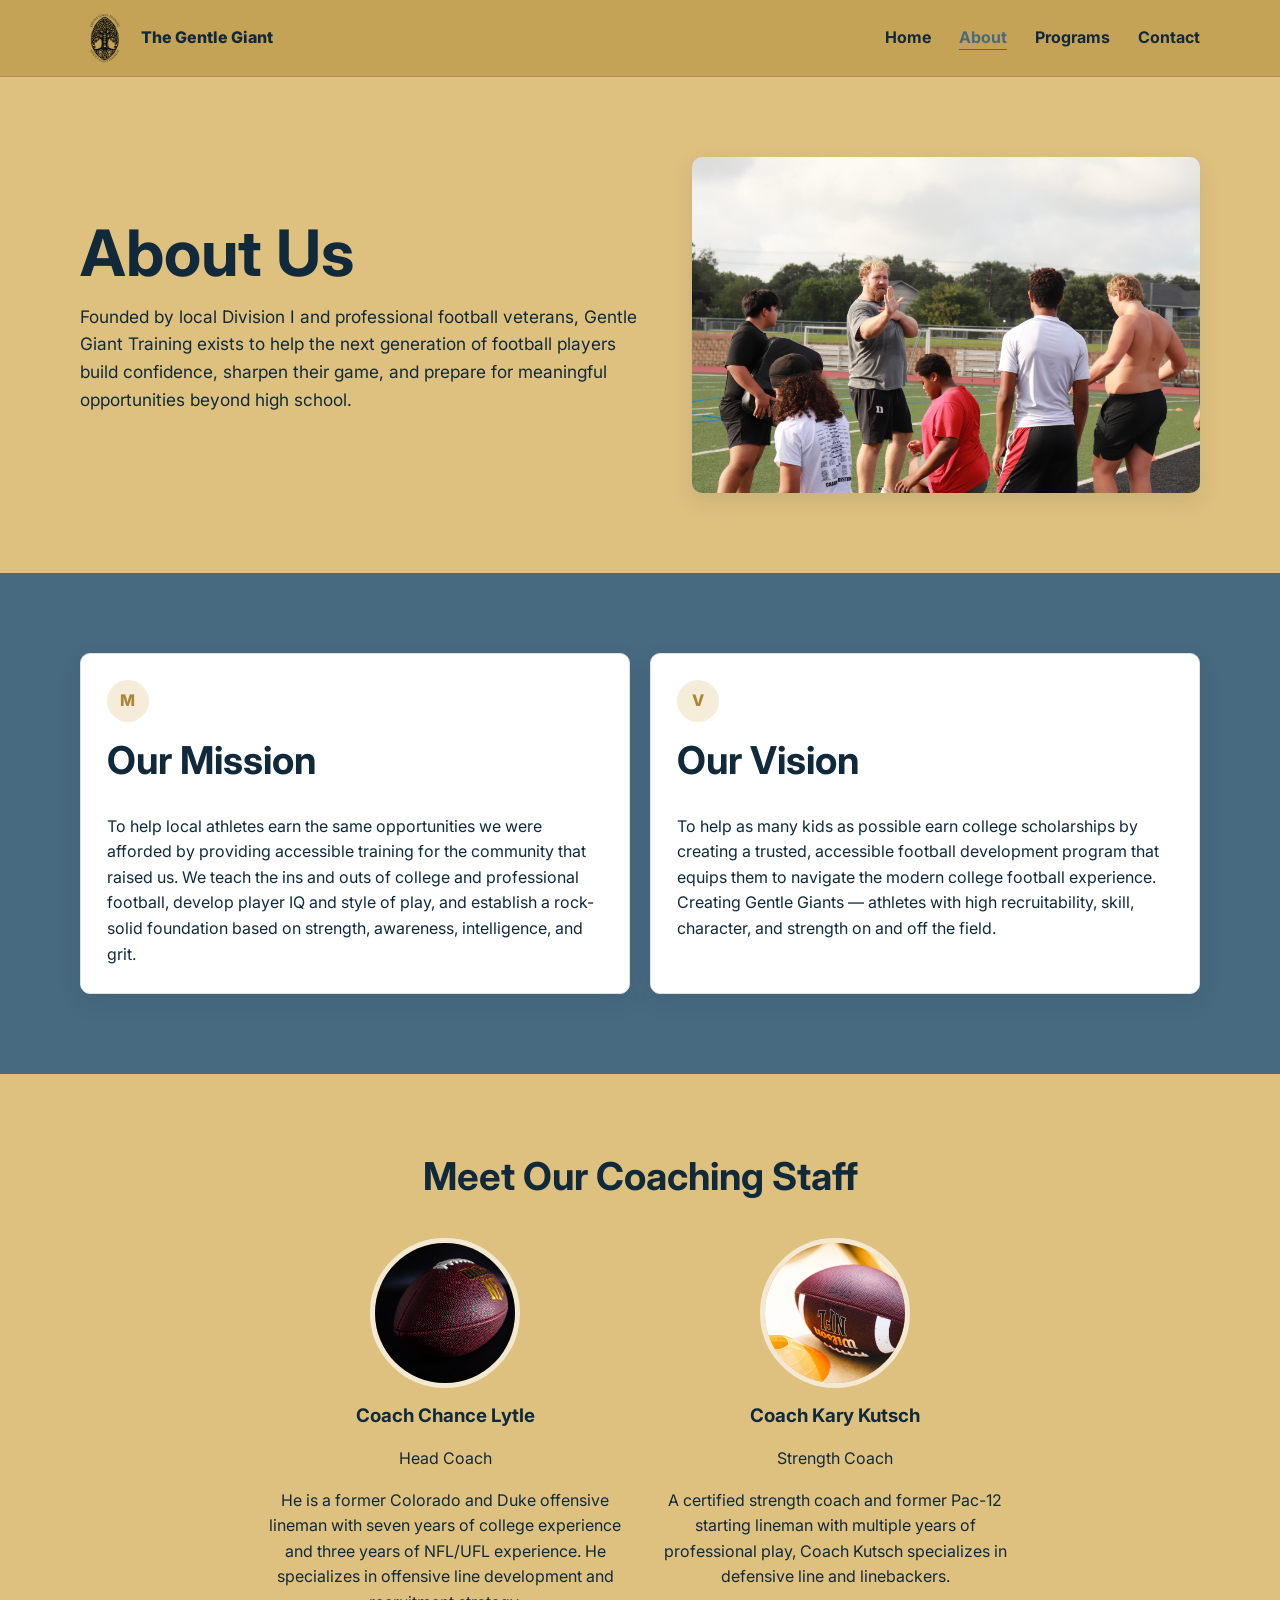
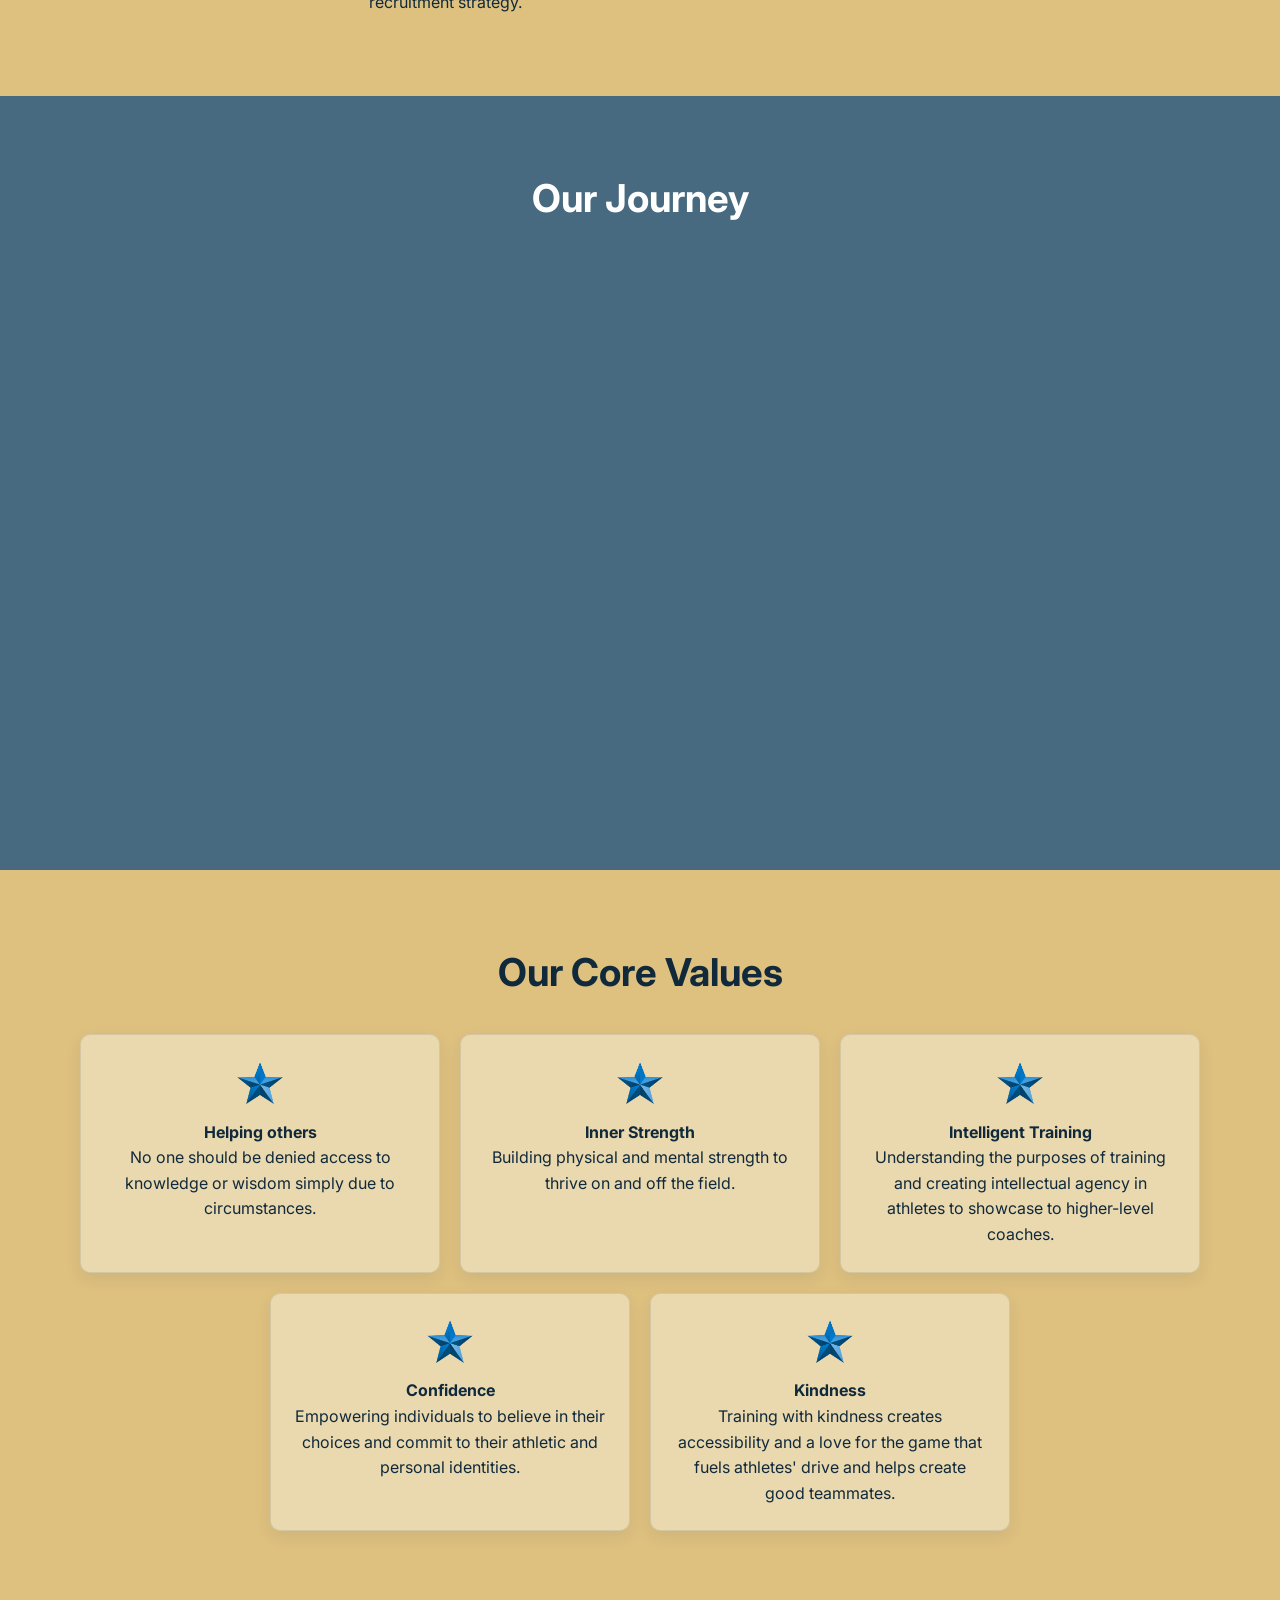
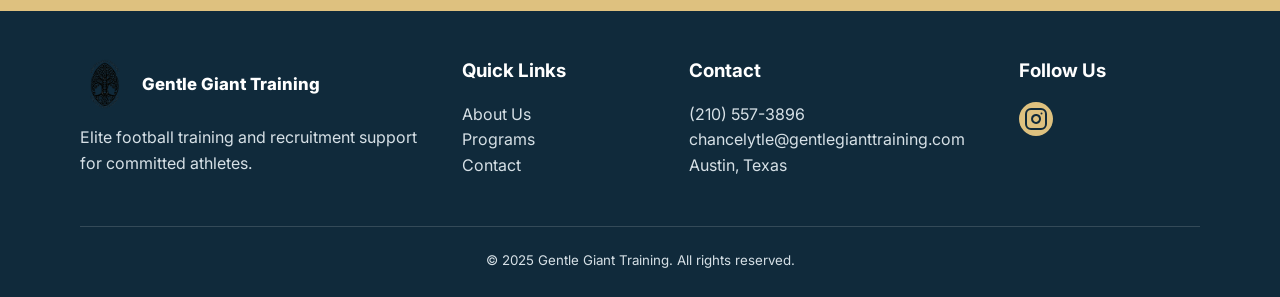
==== commit 96b9bc62: "Changes the instagram logo" ====
--- a/about.html
+++ b/about.html
@@ -215,14 +215,20 @@
       </nav>
       <section>
         <h3>Contact</h3>
-        <p><a href="tel:2105573896">(210) 557-3896</a><br><a href="mailto:chancelytle@gentlegianttraining.com">chancelytle@gentlegianttraining.com</a><br>Austin, Texas</p>
+        <p>(210) 557-3896<br>chancelytle@gentlegianttraining.com<br>Austin, Texas</p>
       </section>
       <section>
         <h3>Follow Us</h3>
         <ul class="social-list" aria-label="Social media links">
-          <li><a href="https://www.instagram.com/gentlegianttraining/" aria-label="Instagram" target="_blank">IG</a></li>
-<!--          <li><a href="#" aria-label="Facebook">FB</a></li>-->
-<!--          <li><a href="#" aria-label="YouTube">YT</a></li>-->
+          <li>
+            <a href="https://www.instagram.com/gentlegianttraining/" class="instagram-btn" target="_blank" aria-label="Instagram">
+              <svg viewBox="0 0 24 24" width="24" height="24" stroke="currentColor" stroke-width="2" fill="none" stroke-linecap="round" stroke-linejoin="round">
+                <rect x="2" y="2" width="20" height="20" rx="5" ry="5"></rect>
+                <path d="M16 11.37A4 4 0 1 1 12.63 8 4 4 0 0 1 16 11.37z"></path>
+                <line x1="17.5" y1="6.5" x2="17.51" y2="6.5"></line>
+              </svg>
+            </a>
+          </li>
         </ul>
       </section>
     </div>
--- a/css/main.css
+++ b/css/main.css
@@ -158,6 +158,10 @@
   text-decoration: none;
 }
 
+.brand:hover span {
+ color: #486a80;
+}
+
 .brand img {
   width: 50px;
   height: 50px;
@@ -187,6 +191,7 @@
 .site-nav a[aria-current="page"] {
   text-decoration: underline;
   text-underline-offset: 0.35rem;
+  color: #486a80;
 }
 
 .menu-toggle {
@@ -580,3 +585,23 @@
     transform: none;
   }
 }
+
+/*Footer buttons*/
+.instagram-btn {
+  display: inline-flex;
+  align-items: center;
+  justify-content: center;
+  width: 50px;
+  height: 50px;
+  border-radius: 50%;
+  /* Official Instagram Gradient */
+  background: radial-gradient(circle at 30% 107%, #fdf497 0%, #fdf497 5%, #fd5949 45%, #d6249f 60%, #285AEB 90%);
+  color: #ffffff;
+  text-decoration: none;
+  transition: transform 0.2s ease, box-shadow 0.2s ease;
+}
+
+.instagram-btn:hover {
+  transform: scale(1.1);
+  box-shadow: 0 4px 15px rgba(214, 36, 159, 0.4);
+}
